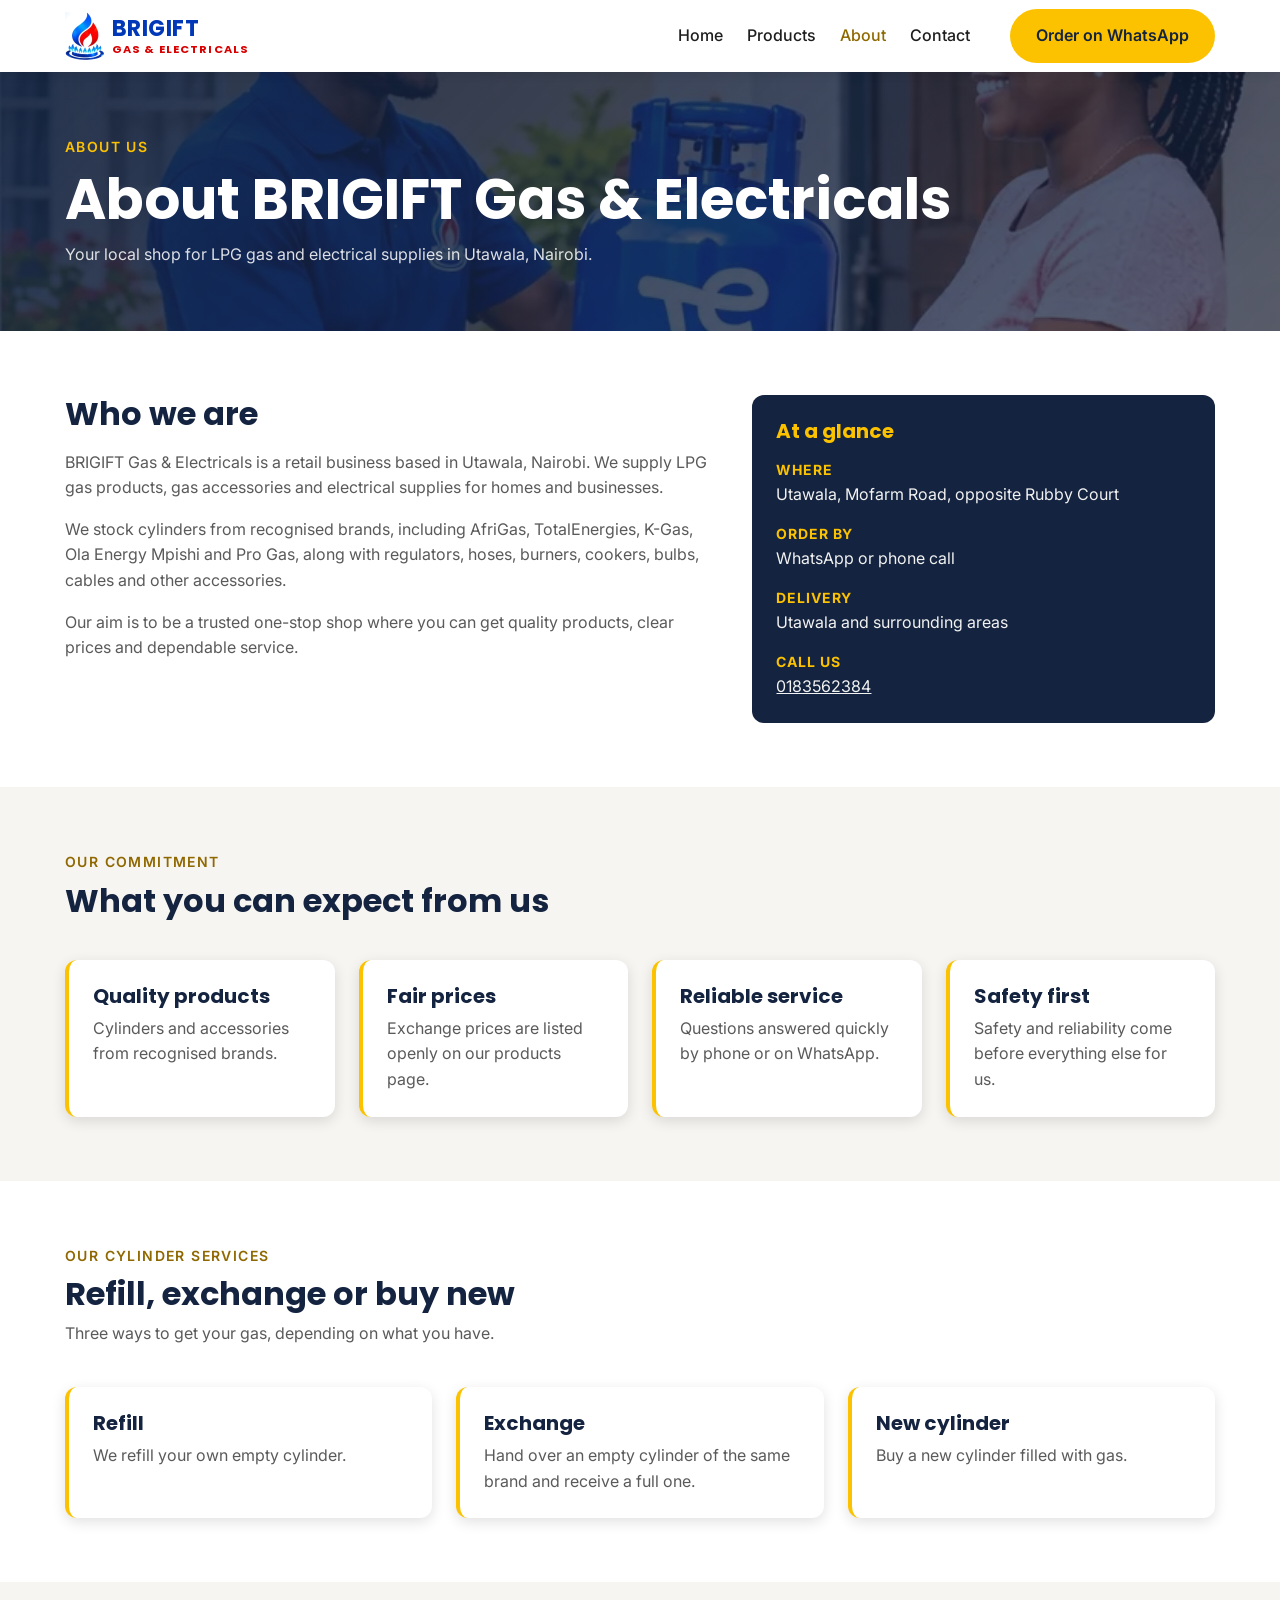
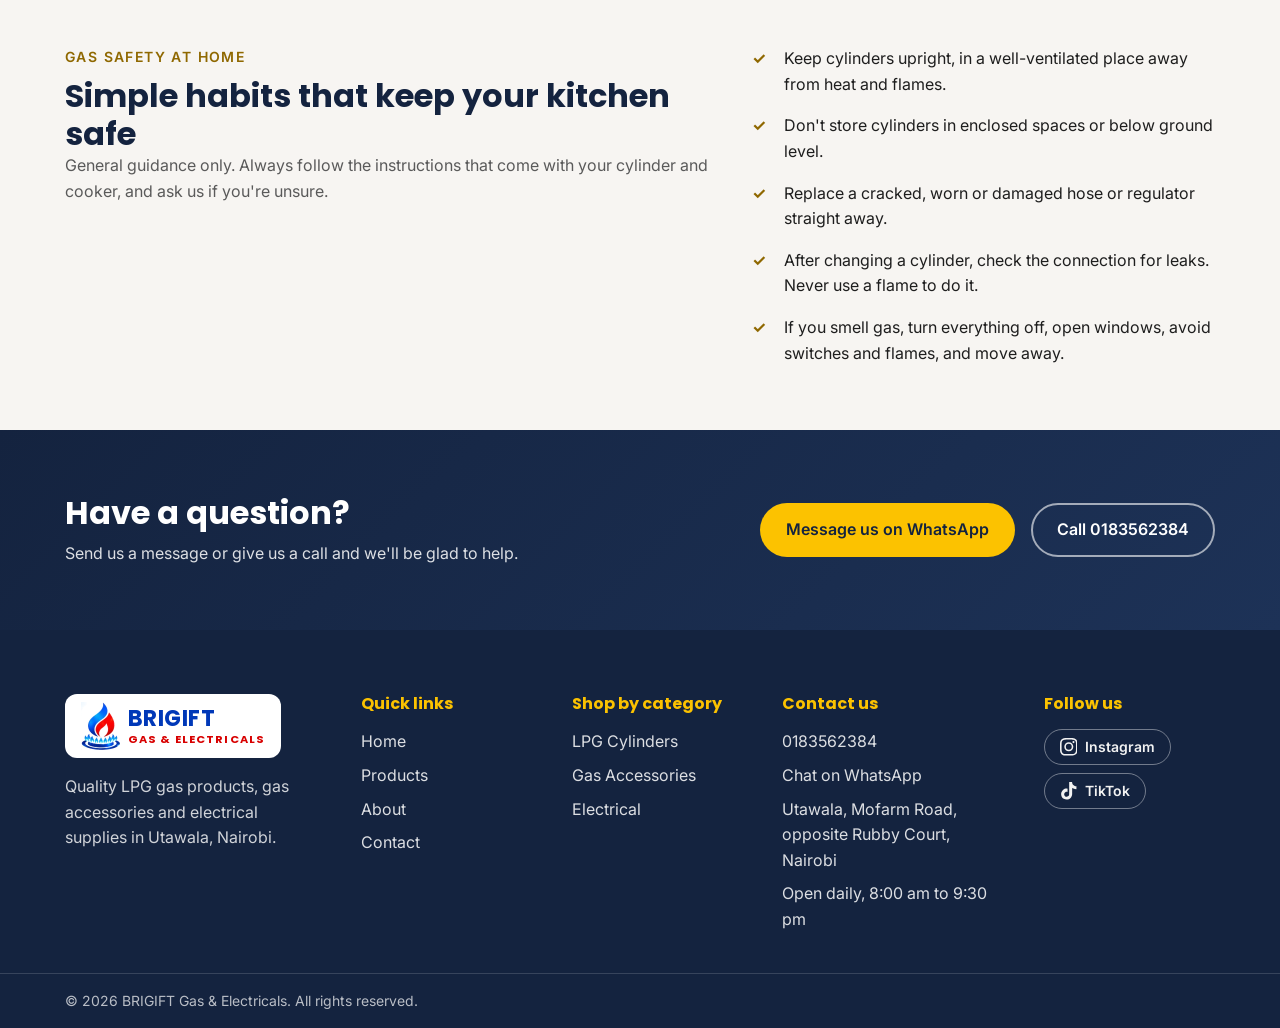
==== about.html @ 650772e2 "initial commit" ====
<!DOCTYPE html>
<html lang="en">
<head>
    <meta charset="UTF-8">
    <meta name="viewport" content="width=device-width, initial-scale=1.0">
    <title>About | BRIGIFT Gas &amp; Electricals</title>
<meta
  name="description"
  content="Learn about BRIGIFT Gas &amp; Electricals, your local shop for LPG gas and electrical supplies in Utawala, Nairobi."
/>
<link rel="icon" href="images/favicon.ico" sizes="any" />
<link rel="icon" type="image/png" sizes="32x32" href="images/favicon-32.png" />
<link rel="apple-touch-icon" href="images/apple-touch-icon.png" />
<meta name="theme-color" content="#14233f" />
    <link rel="preconnect" href="https://fonts.googleapis.com" />
  <link rel="preconnect" href="https://fonts.gstatic.com" crossorigin />
  <link
    href="https://fonts.googleapis.com/css2?family=Inter:wght@400;500;600&family=Poppins:wght@600;700&display=swap"
    rel="stylesheet"
  />
  <link rel="stylesheet" href="css/variables.css" />
  <link rel="stylesheet" href="css/base.css" />
  <link rel="stylesheet" href="css/components.css" />
  <script src="js/main.js" defer></script>
</head>
<body>

    <header class="site-header">
    <div class="container header-inner">

        <a href="index.html" class="logo">
            <img src="images/logo-mark.webp" alt="" class="logo-mark" />
            <span class="logo-text">
                <span class="logo-name">BRIGIFT</span>
                <span class="logo-sub"> Gas &amp; Electricals</span>

            </span>
            
        </a>

        <button class="nav-toggle" aria-label="open menu" aria-expanded="false" aria-controls="nav-menu">
            <span></span>
            <span></span>
            <span></span>

        </button>

        <nav id="nav-menu" class="nav">
            <ul class="nav-list">
                <li><a href="index.html" class="nav-link" >Home</a></li>
                <li><a href="products.html" class="nav-link">Products</a></li>
                <li><a href="about.html" class="nav-link" aria-current="page">About</a></li>
                <li><a href="contact.html" class="nav-link">Contact</a></li>
            </ul>

            <a 
               href="https://wa.me/254183562384?text=Hello%20BRIGIFT%2C%20I%27d%20like%20to%20place%20an%20order."
               class="btn btn--primary"
               target="_blank"
               rel="noopener"
               >
               Order on WhatsApp
            </a>
        </nav>

    </div>
   </header>


   <main>
  <section class="page-header page-header--about">
    <div class="container">
      <p class="section-label">About us</p>
      <h1>About BRIGIFT Gas &amp; Electricals</h1>
      <p class="section-intro">
        Your local shop for LPG gas and electrical supplies in Utawala, Nairobi.
      </p>
    </div>
  </section>

  <section class="section">
    <div class="container about-grid">
      <div class="about-text">
        <h2>Who we are</h2>
        <p>
          BRIGIFT Gas &amp; Electricals is a retail business based in Utawala, Nairobi. We
          supply LPG gas products, gas accessories and electrical supplies for homes and
          businesses.
        </p>
        <p>
          We stock cylinders from recognised brands, including AfriGas, TotalEnergies,
          K-Gas, Ola Energy Mpishi and Pro Gas, along with regulators, hoses, burners,
          cookers, bulbs, cables and other accessories.
        </p>
        <p>
          Our aim is to be a trusted one-stop shop where you can get quality products,
          clear prices and dependable service.
        </p>
        <!-- TODO: add the owner's own story here (when the shop started, what she is
             proud of) once she sends it. Do not invent history. -->
      </div>

      <aside class="about-card">
        <h3>At a glance</h3>
        <ul class="about-facts">
          <li><strong>Where</strong> Utawala, Mofarm Road, opposite Rubby Court</li>
          <li><strong>Order by</strong> WhatsApp or phone call</li>
          <li><strong>Delivery</strong> Utawala and surrounding areas</li>
          <li><strong>Call us</strong> <a href="tel:+254183562384">0183562384</a></li>
        </ul>
      </aside>
    </div>
  </section>

  <section class="section section--alt">
    <div class="container">
      <div class="section-header">
        <p class="section-label">Our commitment</p>
        <h2>What you can expect from us</h2>
      </div>

      <div class="benefits">
        <div class="benefit">
          <h3>Quality products</h3>
          <p>Cylinders and accessories from recognised brands.</p>
        </div>
        <div class="benefit">
          <h3>Fair prices</h3>
          <p>Exchange prices are listed openly on our products page.</p>
        </div>
        <div class="benefit">
          <h3>Reliable service</h3>
          <p>Questions answered quickly by phone or on WhatsApp.</p>
        </div>
        <div class="benefit">
          <h3>Safety first</h3>
          <p>Safety and reliability come before everything else for us.</p>
        </div>
      </div>
    </div>
  </section>

  <section class="section">
    <div class="container">
      <div class="section-header">
        <p class="section-label">Our cylinder services</p>
        <h2>Refill, exchange or buy new</h2>
        <p class="section-intro">Three ways to get your gas, depending on what you have.</p>
      </div>

      <div class="benefits benefits--three">
        <div class="benefit">
          <h3>Refill</h3>
          <p>We refill your own empty cylinder.</p>
        </div>
        <div class="benefit">
          <h3>Exchange</h3>
          <p>Hand over an empty cylinder of the same brand and receive a full one.</p>
        </div>
        <div class="benefit">
          <h3>New cylinder</h3>
          <p>Buy a new cylinder filled with gas.</p>
        </div>
      </div>
    </div>
  </section>

  <section class="section section--alt">
    <div class="container about-grid">
      <div>
        <p class="section-label">Gas safety at home</p>
        <h2>Simple habits that keep your kitchen safe</h2>
        <p class="section-intro">
          General guidance only. Always follow the instructions that come with your
          cylinder and cooker, and ask us if you're unsure.
        </p>
      </div>

      <ul class="tips">
        <li>Keep cylinders upright, in a well-ventilated place away from heat and flames.</li>
        <li>Don't store cylinders in enclosed spaces or below ground level.</li>
        <li>Replace a cracked, worn or damaged hose or regulator straight away.</li>
        <li>After changing a cylinder, check the connection for leaks. Never use a flame to do it.</li>
        <li>If you smell gas, turn everything off, open windows, avoid switches and flames, and move away.</li>
      </ul>
    </div>
  </section>

  <section class="cta">
    <div class="container cta-inner">
      <div>
        <h2>Have a question?</h2>
        <p>Send us a message or give us a call and we'll be glad to help.</p>
      </div>
      <div class="cta-actions">
        <a
          href="https://wa.me/254183562384?text=Hello%20BRIGIFT%2C%20I%20have%20a%20question."
          class="btn btn--primary"
          target="_blank"
          rel="noopener"
        >
          Message us on WhatsApp
        </a>
        <a href="tel:+254183562384" class="btn btn--outline">Call 0183562384</a>
      </div>
    </div>
  </section>
</main>


   <footer class="site-footer">
  <div class="container footer-grid">
    <div class="footer-brand">
      <a href="index.html" class="logo footer-logo">
        <img src="images/logo-mark.webp" alt="" class="logo-mark" />
        <span class="logo-text">
          <span class="logo-name">BRIGIFT</span>
          <span class="logo-sub">Gas &amp; Electricals</span>
        </span>
      </a>
      <p>
        Quality LPG gas products, gas accessories and electrical supplies in Utawala,
        Nairobi.
      </p>
    </div>

    <div>
      <h3>Quick links</h3>
      <ul class="footer-list">
        <li><a href="index.html">Home</a></li>
        <li><a href="products.html">Products</a></li>
        <li><a href="about.html">About</a></li>
        <li><a href="contact.html">Contact</a></li>
      </ul>
    </div>

    <div>
      <h3>Shop by category</h3>
      <ul class="footer-list">
        <li><a href="products.html?category=lpg">LPG Cylinders</a></li>
        <li><a href="products.html?category=accessories">Gas Accessories</a></li>
        <li><a href="products.html?category=electrical">Electrical</a></li>
      </ul>
    </div>

    <div>
      <h3>Contact us</h3>
      <ul class="footer-list">
        <li><a href="tel:+254183562384">0183562384</a></li>
        <li>
          <a
            href="https://wa.me/254183562384?text=Hello%20BRIGIFT%2C%20I%27d%20like%20to%20place%20an%20order."
            target="_blank"
            rel="noopener"
            >Chat on WhatsApp</a
          >
        </li>
        <li>Utawala, Mofarm Road, opposite Rubby Court, Nairobi</li>
        <li>Open daily, 8:00 am to 9:30 pm</li>
      </ul>
    </div>

    <div>
        <h3 class="footer-follow">Follow us</h3>
      <ul class="footer-social">
  <li>
    <a href="https://www.instagram.com/brigift_gas_electrical?psln=MWh5bHI4MDJuZjZ5Mg==" target="_blank" rel="noopener noreferrer">
      <svg class="social-icon" viewBox="0 0 24 24" aria-hidden="true" focusable="false">
        <path d="M7.0301.084c-1.2768.0602-2.1487.264-2.911.5634-.7888.3075-1.4575.72-2.1228 1.3877-.6652.6677-1.075 1.3368-1.3802 2.127-.2954.7638-.4956 1.6365-.552 2.914-.0564 1.2775-.0689 1.6882-.0626 4.947.0062 3.2586.0206 3.6671.0825 4.9473.061 1.2765.264 2.1482.5635 2.9107.308.7889.72 1.4573 1.388 2.1228.6679.6655 1.3365 1.0743 2.1285 1.38.7632.295 1.6361.4961 2.9134.552 1.2773.056 1.6884.069 4.9462.0627 3.2578-.0062 3.668-.0207 4.9478-.0814 1.28-.0607 2.147-.2652 2.9098-.5633.7889-.3086 1.4578-.72 2.1228-1.3881.665-.6682 1.0745-1.3378 1.3795-2.1284.2957-.7632.4966-1.636.552-2.9124.056-1.2809.0692-1.6898.063-4.948-.0063-3.2583-.021-3.6668-.0817-4.9465-.0607-1.2797-.264-2.1487-.5633-2.9117-.3084-.7889-.72-1.4568-1.3876-2.1228C21.2982 1.33 20.628.9208 19.8378.6165 19.074.321 18.2017.1197 16.9244.0645 15.6471.0093 15.236-.005 11.977.0014 8.718.0076 8.31.0215 7.0301.0839m.1402 21.6932c-1.17-.0509-1.8053-.2453-2.2287-.408-.5606-.216-.96-.4771-1.3819-.895-.422-.4178-.6811-.8186-.9-1.378-.1644-.4234-.3624-1.058-.4171-2.228-.0595-1.2645-.072-1.6442-.079-4.848-.007-3.2037.0053-3.583.0607-4.848.05-1.169.2456-1.805.408-2.2282.216-.5613.4762-.96.895-1.3816.4188-.4217.8184-.6814 1.3783-.9003.423-.1651 1.0575-.3614 2.227-.4171 1.2655-.06 1.6447-.072 4.848-.079 3.2033-.007 3.5835.005 4.8495.0608 1.169.0508 1.8053.2445 2.228.408.5608.216.96.4754 1.3816.895.4217.4194.6816.8176.9005 1.3787.1653.4217.3617 1.056.4169 2.2263.0602 1.2655.0739 1.645.0796 4.848.0058 3.203-.0055 3.5834-.061 4.848-.051 1.17-.245 1.8055-.408 2.2294-.216.5604-.4763.96-.8954 1.3814-.419.4215-.8181.6811-1.3783.9-.4224.1649-1.0577.3617-2.2262.4174-1.2656.0595-1.6448.072-4.8493.079-3.2045.007-3.5825-.006-4.848-.0608M16.953 5.5864A1.44 1.44 0 1 0 18.39 4.144a1.44 1.44 0 0 0-1.437 1.4424M5.8385 12.012c.0067 3.4032 2.7706 6.1557 6.173 6.1493 3.4026-.0065 6.157-2.7701 6.1506-6.1733-.0065-3.4032-2.771-6.1565-6.174-6.1498-3.403.0067-6.156 2.771-6.1496 6.1738M8 12.0077a4 4 0 1 1 4.008 3.9921A3.9996 3.9996 0 0 1 8 12.0077" />
      </svg>
      <span>Instagram</span>
    </a>
  </li>
  <li>
     
<a href="https://www.tiktok.com/@brigiftgassupplies01" target="_blank" rel="noopener noreferrer">
      <svg class="social-icon" viewBox="0 0 24 24" aria-hidden="true" focusable="false">
        <path d="M12.525.02c1.31-.02 2.61-.01 3.91-.02.08 1.53.63 3.09 1.75 4.17 1.12 1.11 2.7 1.62 4.24 1.79v4.03c-1.44-.05-2.89-.35-4.2-.97-.57-.26-1.1-.59-1.62-.93-.01 2.92.01 5.84-.02 8.75-.08 1.4-.54 2.79-1.35 3.94-1.31 1.92-3.58 3.17-5.91 3.21-1.43.08-2.86-.31-4.08-1.03-2.02-1.19-3.44-3.37-3.65-5.71-.02-.5-.03-1-.01-1.49.18-1.9 1.12-3.72 2.58-4.96 1.66-1.44 3.98-2.13 6.15-1.72.02 1.48-.04 2.96-.04 4.44-.99-.32-2.15-.23-3.02.37-.63.41-1.11 1.04-1.36 1.75-.21.51-.15 1.07-.14 1.61.24 1.64 1.82 3.02 3.5 2.87 1.12-.01 2.19-.66 2.77-1.61.19-.33.4-.67.41-1.06.1-1.79.06-3.57.07-5.36.01-4.03-.01-8.05.02-12.07z" />
      </svg>
      <span>TikTok</span>
    </a>
  </li>
</ul>

    </div>
  </div>

  <div class="footer-bottom">
    <div class="container">
      <p>&copy; <span id="year">2026</span> BRIGIFT Gas &amp; Electricals. All rights reserved.</p>
    </div>
  </div>
</footer>

    
</body>
</html>
---- css/variables.css ----
:root{
    /* brand colors - navy + yellow*/
   --color-navy: #14233f;
  --color-navy-light: #1d3257;
  --color-yellow: #fcc200;
  --color-yellow-dark: #e0ad00;
   --color-yellow-text: #8f6800;
  --color-red: #c62828;
  --color-red-dark: #8e0000;
  --color-gold: #c9a227;

    /*neutrals*/
 --color-black: #111111;
  --color-white: #ffffff;
  --color-offwhite: #f7f5f2;
  --color-border: #e3e0da;
  /*Text*/
   --color-text: #1e1e1e;
  --color-text-muted: #5a5a5a;
  --color-text-on-dark: #f2f2f2;

  /*Typograaphy*/
  --font-heading: "Poppins", system-ui, sans-serif;
  --font-body: "Inter", system-ui, sans-serif;

  --text-sm: 0.875rem;
  --text-base: 1rem;
  --text-lg: 1.25rem;
  --text-xl: clamp(1.5rem, 1.2rem + 1.5vw, 2rem);
  --text-hero: clamp(2rem, 1.4rem + 3vw, 3.5rem);

  /*spacing scale*/
  --space-1: 0.25rem;
  --space-2: 0.5rem;
  --space-3: 1rem;
  --space-4: 1.5rem;
  --space-5: 2.5rem;
  --space-6: 4rem;

  /*shadow shape layout*/
   --radius: 12px;
  --radius-pill: 999px;
  --shadow: 0 4px 14px rgba(0, 0, 0, 0.12);
  --container: 1150px;
  --transition: 0.2s ease;

  /*logo colors*/
--color-logo-blue: #0038b8;
  --color-logo-red: #d80000;
}
---- css/base.css ----
/*Reset*/ 
*,
*::before,
*::after{
    box-sizing: border-box;
}

*{
    margin: 0;
}

/*html and body*/
html{
    scroll-behavior: smooth;
    -webkit-text-size-adjust: 100%;

}
body{
    display: flex;
    flex-direction: column;
    min-height: 100vh;
    font-family: var(--font-body);
    font-size: var(--text-base);
    line-height: 1.6;
    color: var(--color-text);
    background: var(--color-white);
    --webkit-font-smoothing: antialiased;

}

main {
  flex: 1;
}


/*media and form elements*/
img,
picture,
svg{
    display: block;
    max-width: 100%;
    height: auto;

}

input,
button,
textarea,
select{
    font: inherit;
}


/*Typography*/
h1,
h2,
h3,
h4{
    font-family: var(--font-heading);
    line-height: 1.2;
    color: var(--color-navy);
}

h1{font-size: var(--text-hero);}
h2{font-size: var(--text-xl);}
h3{font-size: var(--text-lg);}

a{
    color: inherit;
    text-decoration: none;

}

ul{
    list-style: none;
    padding: 0;
}


/*layout managers*/
.container{
    width: min(100% - 2rem, var(--container));
    margin-inline: auto;

}

.section{
    padding-block: var(--space-6);

}

.section--alt{
    background: var(--color-offwhite);
}


/*Accessibility*/
:focus-visible{
    outline: 3px solid var(--color-yellow);
    outline-offset: 3px;
}
@media(prefers-reduced-motion: reduce ){
    html{
        scroll-behavior: auto;
    }
}
---- css/components.css ----
/*  Buttons  */
.btn {
  display: inline-flex;
  align-items: center;
  justify-content: center;
  gap: var(--space-2);
  padding: 0.75rem 1.5rem;
  border: 2px solid transparent;
  border-radius: var(--radius-pill);
  font-weight: 600;
  cursor: pointer;
  transition: background var(--transition), transform var(--transition);
}
 
.btn--primary {
  background: var(--color-yellow);
  color: var(--color-navy);
}
 
.btn--primary:hover {
  background: var(--color-yellow-dark);
  transform: translateY(-2px);
}
 
.btn--outline {
  border-color: rgba(255, 255, 255, 0.6);
  color: var(--color-white);
}
 
.btn--outline:hover {
  background: var(--color-white);
  color: var(--color-black);
}
 
/*  Header  */
.site-header {
  position: sticky;
  top: 0;
  z-index: 100;
  background: var(--color-white);
  box-shadow: 0 2px 10px rgba(0, 0, 0, 0.08);
}
 
.header-inner {
  display: flex;
  align-items: center;
  justify-content: space-between;
  min-height: 72px;
}
 
.logo {
  display: flex;
  align-items: center;
  gap: var(--space-2);
}
 
.logo-mark {
  height: 48px;
  width: auto;
}
 
.logo-text {
  display: flex;
  flex-direction: column;
  line-height: 1;
}
 
.logo-name {
  font-family: var(--font-heading);
  font-size: 1.4rem;
  font-weight: 700;
  letter-spacing: 0.02em;
  color: var(--color-logo-blue);
}
 
.logo-sub {
  margin-top: 4px;
  font-family: var(--font-heading);
  font-size: 0.7rem;
  font-weight: 700;
  letter-spacing: 0.1em;
  text-transform: uppercase;
  color: var(--color-logo-red);
}
 
/*  Navigation (mobile)  */
.nav-toggle {
  display: flex;
  flex-direction: column;
  gap: 5px;
  padding: var(--space-2);
  background: none;
  border: 0;
  cursor: pointer;
}
 
.nav-toggle span {
  width: 26px;
  height: 3px;
  background: var(--color-black);
  border-radius: 2px;
}
 
.nav {
  position: absolute;
  top: 100%;
  left: 0;
  right: 0;
  display: none;
  flex-direction: column;
  gap: var(--space-4);
  padding: var(--space-4);
  background: var(--color-white);
  border-top: 1px solid var(--color-border);
  box-shadow: 0 8px 14px rgba(0, 0, 0, 0.08);
}
 
.nav.is-open {
  display: flex;
}
 
.nav-list {
  display: flex;
  flex-direction: column;
  gap: var(--space-2);
}
 
.nav-link {
  display: block;
  padding-block: var(--space-2);
  font-weight: 500;
  transition: color var(--transition);
}
 
.nav-link:hover,
.nav-link[aria-current="page"] {
  color: var(--color-yellow-text);
}
 
/*  Hero  */
.hero {
  padding-block: var(--space-6);
  background: linear-gradient(135deg, var(--color-navy) 0%, var(--color-navy-light) 100%);
  color: var(--color-text-on-dark);
}
 
.hero-content {
  max-width: 640px;
}
 
.hero-badge {
  display: inline-block;
  margin-bottom: var(--space-4);
  padding: 0.4rem 1rem;
  border: 1px solid var(--color-yellow);
  border-radius: var(--radius-pill);
  background: rgba(252, 194, 0, 0.12);
  font-size: var(--text-sm);
  font-weight: 600;
  color: var(--color-yellow);
}
 
.hero-title {
  margin-bottom: var(--space-3);
  color: var(--color-white);
}
 
.hero-title span {
  display: block;
  color: var(--color-yellow);
}
 
.hero-text {
  margin-bottom: var(--space-4);
  font-size: var(--text-lg);
  color: rgba(255, 255, 255, 0.85);
}
 
.hero-actions {
  display: flex;
  flex-wrap: wrap;
  gap: var(--space-3);
  margin-bottom: var(--space-5);
}
 
.hero-points {
  display: grid;
  grid-template-columns: 1fr;
  gap: var(--space-3);
}
 
.hero-points li {
  padding: var(--space-3) var(--space-4);
  border: 1px solid rgba(255, 255, 255, 0.18);
  border-radius: var(--radius);
  background: rgba(255, 255, 255, 0.06);
}
 
.hero-points strong {
  display: block;
  color: var(--color-yellow);
}
 
.hero-points span {
  font-size: var(--text-sm);
  color: rgba(255, 255, 255, 0.8);
}
 
@media (min-width: 700px) {
  .hero-points {
    grid-template-columns: repeat(3, 1fr);
  }
}
 
/*  Section header  */
.section-header {
  max-width: 620px;
  margin-bottom: var(--space-5);
}
 
.section-label {
  margin-bottom: var(--space-2);
  font-size: var(--text-sm);
  font-weight: 600;
  letter-spacing: 0.1em;
  text-transform: uppercase;
  color: var(--color-yellow-text);
}
 
.section-header h2 {
  margin-bottom: var(--space-2);
}
 
.section-intro {
  color: var(--color-text-muted);
}
 
/*  Category cards  */
.category-grid {
  display: grid;
  grid-template-columns: 1fr;
  gap: var(--space-4);
}
 
.category-card {
  display: flex;
  flex-direction: column;
  gap: var(--space-2);
  padding: var(--space-4);
  border: 1px solid var(--color-border);
  border-top: 4px solid var(--color-gold);
  border-radius: var(--radius);
  background: var(--color-white);
  box-shadow: var(--shadow);
  transition: transform var(--transition), border-color var(--transition);
}
 
.category-card:hover {
  transform: translateY(-4px);
  border-top-color: var(--color-navy);
}
 
.category-icon {
  display: grid;
  place-items: center;
  width: 56px;
  height: 56px;
  border-radius: var(--radius);
  background: var(--color-navy);
  font-size: 1.75rem;
}
 
.category-card p {
  color: var(--color-text-muted);
}
 
.category-link {
  margin-top: auto;
  padding-top: var(--space-2);
  font-weight: 600;
  color: var(--color-red);
  transition: color var(--transition);
}
 
.category-card:hover .category-link {
  color: var(--color-red-dark);
}
 
@media (min-width: 700px) {
  .category-grid {
    grid-template-columns: repeat(3, 1fr);
  }
}
 
/*  Page header (inner-page banners)  */
.page-header {
  padding-block: var(--space-6);
  background: linear-gradient(135deg, var(--color-navy) 0%, var(--color-navy-light) 100%);
}
 
.page-header h1 {
  margin-bottom: var(--space-2);
  color: var(--color-white);
}
 
.page-header .section-label {
  color: var(--color-yellow);
}
 
.page-header .section-intro {
  color: rgba(255, 255, 255, 0.85);
}
 
/*  Background images 
   These MUST stay below .hero and .page-header, because they
   override those rules' background. */
.hero--home {
  background:
    linear-gradient(135deg, rgba(20, 35, 63, 0.92) 0%, rgba(20, 35, 63, 0.7) 100%),
    url("../images/backgrounds/home.webp") center / cover no-repeat var(--color-navy);
}
 
.page-header--products {
  background:
    linear-gradient(135deg, rgba(20, 35, 63, 0.92) 0%, rgba(20, 35, 63, 0.7) 100%),
    url("../images/backgrounds/products.webp") center / cover no-repeat var(--color-navy);
}
 
.page-header--about {
  background:
    linear-gradient(135deg, rgba(20, 35, 63, 0.92) 0%, rgba(20, 35, 63, 0.7) 100%),
    url("../images/backgrounds/about.webp") center / cover no-repeat var(--color-navy);
}
 
.page-header--contact {
  background:
    linear-gradient(135deg, rgba(20, 35, 63, 0.92) 0%, rgba(20, 35, 63, 0.7) 100%),
    url("../images/backgrounds/contact.webp") center / cover no-repeat var(--color-navy);
}
 
/*  Product grid and cards  */
.price-note {
  margin-bottom: var(--space-4);
  padding: var(--space-3) var(--space-4);
  border-left: 4px solid var(--color-yellow);
  border-radius: var(--radius);
  background: var(--color-white);
  font-size: var(--text-sm);
  color: var(--color-text-muted);
}
 
.product-grid {
  display: grid;
  grid-template-columns: 1fr;
  gap: var(--space-4);
}
 
.product-card {
  display: flex;
  flex-direction: column;
  overflow: hidden;
  border: 1px solid var(--color-border);
  border-radius: var(--radius);
  background: var(--color-white);
  box-shadow: var(--shadow);
}
 
.product-image {
  display: grid;
  place-items: center;
  aspect-ratio: 4 / 3;
  overflow: hidden;
  background: var(--color-navy);
  font-size: 3rem;
}
 
.product-image.has-photo {
  display: block;
  background: var(--color-white);
  border-bottom: 1px solid var(--color-border);
}
 
.product-image img {
  display: block;
  width: 100%;
  height: 100%;
  object-fit: contain;
}
 
.product-body {
  display: flex;
  flex: 1;
  flex-direction: column;
  gap: var(--space-2);
  padding: var(--space-4);
}
 
.product-category {
  font-size: var(--text-sm);
  font-weight: 600;
  letter-spacing: 0.08em;
  text-transform: uppercase;
  color: var(--color-yellow-text);
}
 
.product-desc {
  font-size: var(--text-sm);
  color: var(--color-text-muted);
}
 
/* price block: sits at the bottom of the card */
.price-area {
  display: flex;
  flex-direction: column;
  gap: var(--space-2);
  margin-top: auto;
  padding-top: var(--space-2);
}
 
.product-price {
  font-family: var(--font-heading);
  font-size: var(--text-lg);
  font-weight: 700;
  color: var(--color-navy);
}
 
.product-price.is-call {
  font-size: var(--text-base);
  color: var(--color-text-muted);
}
 
.price-label {
  display: block;
  font-family: var(--font-body);
  font-size: var(--text-sm);
  font-weight: 500;
  color: var(--color-text-muted);
}
 
/* refill / exchange / new selector (appears when a product has 2+ prices) */
.option-group {
  display: flex;
  flex-wrap: wrap;
  gap: var(--space-2);
}
 
.option-btn {
  padding: 0.35rem 0.9rem;
  border: 1px solid var(--color-border);
  border-radius: var(--radius-pill);
  background: var(--color-white);
  font-size: var(--text-sm);
  font-weight: 600;
  color: var(--color-navy);
  cursor: pointer;
  transition: background var(--transition), border-color var(--transition), color var(--transition);
}
 
.option-btn:hover {
  border-color: var(--color-navy);
}
 
.option-btn.is-active {
  border-color: var(--color-navy);
  background: var(--color-navy);
  color: var(--color-white);
}
 
.product-card .btn {
  width: 100%;
}
 
.products-error {
  grid-column: 1 / -1;
}
 
@media (min-width: 600px) {
  .product-grid {
    grid-template-columns: repeat(2, 1fr);
  }
}
 
@media (min-width: 900px) {
  .product-grid {
    grid-template-columns: repeat(3, 1fr);
  }
}
 
/*  Filters  */
.filter-bar {
  display: flex;
  flex-wrap: wrap;
  gap: var(--space-2);
  margin-bottom: var(--space-3);
}
 
.filter-btn {
  padding: 0.5rem 1.1rem;
  border: 1px solid var(--color-border);
  border-radius: var(--radius-pill);
  background: var(--color-white);
  font-weight: 600;
  color: var(--color-navy);
  cursor: pointer;
  transition: background var(--transition), border-color var(--transition), color var(--transition);
}
 
.filter-btn:hover {
  border-color: var(--color-navy);
}
 
.filter-btn.is-active {
  border-color: var(--color-navy);
  background: var(--color-navy);
  color: var(--color-white);
}
 
.result-count {
  margin-bottom: var(--space-4);
  font-size: var(--text-sm);
  color: var(--color-text-muted);
}
 
/*  How to order steps */
.steps {
  display: grid;
  grid-template-columns: 1fr;
  gap: var(--space-4);
  padding: 0;
  list-style: none;
}
 
.step {
  padding: var(--space-4);
  border: 1px solid var(--color-border);
  border-radius: var(--radius);
  background: var(--color-white);
}
 
.step-number {
  display: grid;
  place-items: center;
  width: 44px;
  height: 44px;
  margin-bottom: var(--space-3);
  border-radius: 50%;
  background: var(--color-navy);
  font-family: var(--font-heading);
  font-weight: 700;
  color: var(--color-yellow);
}
 
.step h3 {
  margin-bottom: var(--space-2);
}
 
.step p {
  color: var(--color-text-muted);
}
 
/*  Benefits  */
.benefits {
  display: grid;
  grid-template-columns: 1fr;
  gap: var(--space-4);
}
 
.benefit {
  padding: var(--space-4);
  border-left: 4px solid var(--color-yellow);
  border-radius: var(--radius);
  background: var(--color-white);
  box-shadow: var(--shadow);
}
 
.benefit h3 {
  margin-bottom: var(--space-2);
}
 
.benefit p {
  color: var(--color-text-muted);
}
 
/*  Call to action banner  */
.cta {
  padding-block: var(--space-6);
  background: linear-gradient(135deg, var(--color-navy) 0%, var(--color-navy-light) 100%);
  color: var(--color-text-on-dark);
}
 
.cta-inner {
  display: flex;
  flex-direction: column;
  gap: var(--space-4);
}
 
.cta h2 {
  margin-bottom: var(--space-2);
  color: var(--color-white);
}
 
.cta p {
  color: rgba(255, 255, 255, 0.85);
}
 
.cta-actions {
  display: flex;
  flex-wrap: wrap;
  gap: var(--space-3);
}
 
.cta-inner > div:first-child {
  flex: 1 1 320px;
}
 
@media (min-width: 600px) {
  .steps,
  .benefits {
    grid-template-columns: repeat(2, 1fr);
  }
}
 
@media (min-width: 900px) {
  .steps,
  .benefits {
    grid-template-columns: repeat(4, 1fr);
  }
 
  .cta-inner {
    flex-direction: row;
    flex-wrap: wrap;
    align-items: center;
    justify-content: space-between;
  }
}
 
/* - Footer */
.site-footer {
  padding-top: var(--space-6);
  background: var(--color-navy);
  color: var(--color-text-on-dark);
}
 
.footer-grid {
  display: grid;
  grid-template-columns: 1fr;
  gap: var(--space-5);
  padding-bottom: var(--space-5);
}
 
.footer-logo {
  display: inline-flex;
  margin-bottom: var(--space-3);
  padding: var(--space-2) var(--space-3);
  border-radius: var(--radius);
  background: var(--color-white);
}
 
.footer-brand p {
  max-width: 34ch;
  color: rgba(255, 255, 255, 0.8);
}
 
.site-footer h3 {
  margin-bottom: var(--space-3);
  font-size: var(--text-base);
  color: var(--color-yellow);
}
 
.footer-list {
  display: flex;
  flex-direction: column;
  gap: var(--space-2);
  color: rgba(255, 255, 255, 0.85);
}
 
.footer-list a {
  transition: color var(--transition);
}
 
.footer-list a:hover {
  color: var(--color-yellow);
  text-decoration: underline;
}
 
.footer-bottom {
  padding-block: var(--space-3);
  border-top: 1px solid rgba(255, 255, 255, 0.15);
  font-size: var(--text-sm);
  color: rgba(255, 255, 255, 0.7);
}
 
@media (min-width: 700px) {
  .footer-grid {
    grid-template-columns: repeat(2, 1fr);
  }
}
 
@media (min-width: 1100px) {
  .footer-grid {
    grid-template-columns: 1.5fr 1fr 1fr 1.3fr 1fr;
  }
}
 
/*  Social media links (footer)  */
.footer-social {
  display: flex;
  flex-wrap: wrap;
  gap: var(--space-2);
}
 
.footer-social a {
  display: inline-flex;
  align-items: center;
  gap: 0.5rem;
  padding: 0.35rem 0.9rem;
  border: 1px solid rgba(255, 255, 255, 0.4);
  border-radius: var(--radius-pill);
  font-size: var(--text-sm);
  font-weight: 600;
  transition: background var(--transition), border-color var(--transition), color var(--transition);
}
 
.footer-social a:hover {
  border-color: var(--color-yellow);
  background: var(--color-yellow);
  color: var(--color-navy);
}
 
.social-icon {
  width: 1.1rem;
  height: 1.1rem;
  flex-shrink: 0;
  fill: currentColor;
}
 
/*  About page  */
.about-grid {
  display: grid;
  grid-template-columns: 1fr;
  gap: var(--space-5);
  align-items: start;
}
 
.about-text h2 {
  margin-bottom: var(--space-3);
}
 
.about-text p {
  margin-bottom: var(--space-3);
  color: var(--color-text-muted);
}
 
.about-card {
  padding: var(--space-4);
  border-radius: var(--radius);
  background: var(--color-navy);
  color: var(--color-text-on-dark);
}
 
.about-card h3 {
  margin-bottom: var(--space-3);
  color: var(--color-yellow);
}
 
.about-facts {
  display: flex;
  flex-direction: column;
  gap: var(--space-3);
}
 
.about-facts strong {
  display: block;
  font-size: var(--text-sm);
  letter-spacing: 0.06em;
  text-transform: uppercase;
  color: var(--color-yellow);
}
 
.about-facts a {
  text-decoration: underline;
}
 
.tips {
  display: flex;
  flex-direction: column;
  gap: var(--space-3);
}
 
.tips li {
  position: relative;
  padding-left: 2rem;
  color: var(--color-text);
}
 
.tips li::before {
  content: "✓";
  position: absolute;
  left: 0;
  font-weight: 700;
  color: var(--color-yellow-text);
}
 
@media (min-width: 900px) {
  .about-grid {
    grid-template-columns: 1.4fr 1fr;
  }
 
  .benefits--three {
    grid-template-columns: repeat(3, 1fr);
  }
}
 
/*  Contact page  */
.contact-note {
  margin-top: var(--space-4);
}
 
.map-wrap {
  height: 360px;
  overflow: hidden;
  border: 1px solid var(--color-border);
  border-radius: var(--radius);
  box-shadow: var(--shadow);
}
 
.map-wrap iframe {
  display: block;
  width: 100%;
  height: 100%;
  border: 0;
}
 
.map-placeholder {
  display: flex;
  flex-direction: column;
  align-items: center;
  justify-content: center;
  gap: var(--space-3);
  height: 100%;
  padding: var(--space-4);
  background: var(--color-offwhite);
  text-align: center;
  color: var(--color-text-muted);
}
 
.map-link {
  margin-top: var(--space-4);
}
 
/* Navigation (desktop) 
   Keep this LAST so it overrides the mobile nav rules above. */
@media (min-width: 900px) {
  .nav-toggle {
    display: none;
  }
 
  .nav {
    position: static;
    display: flex;
    flex-direction: row;
    align-items: center;
    gap: var(--space-5);
    padding: 0;
    border: 0;
    box-shadow: none;
  }
 
  .nav-list {
    flex-direction: row;
    gap: var(--space-4);
  }
}
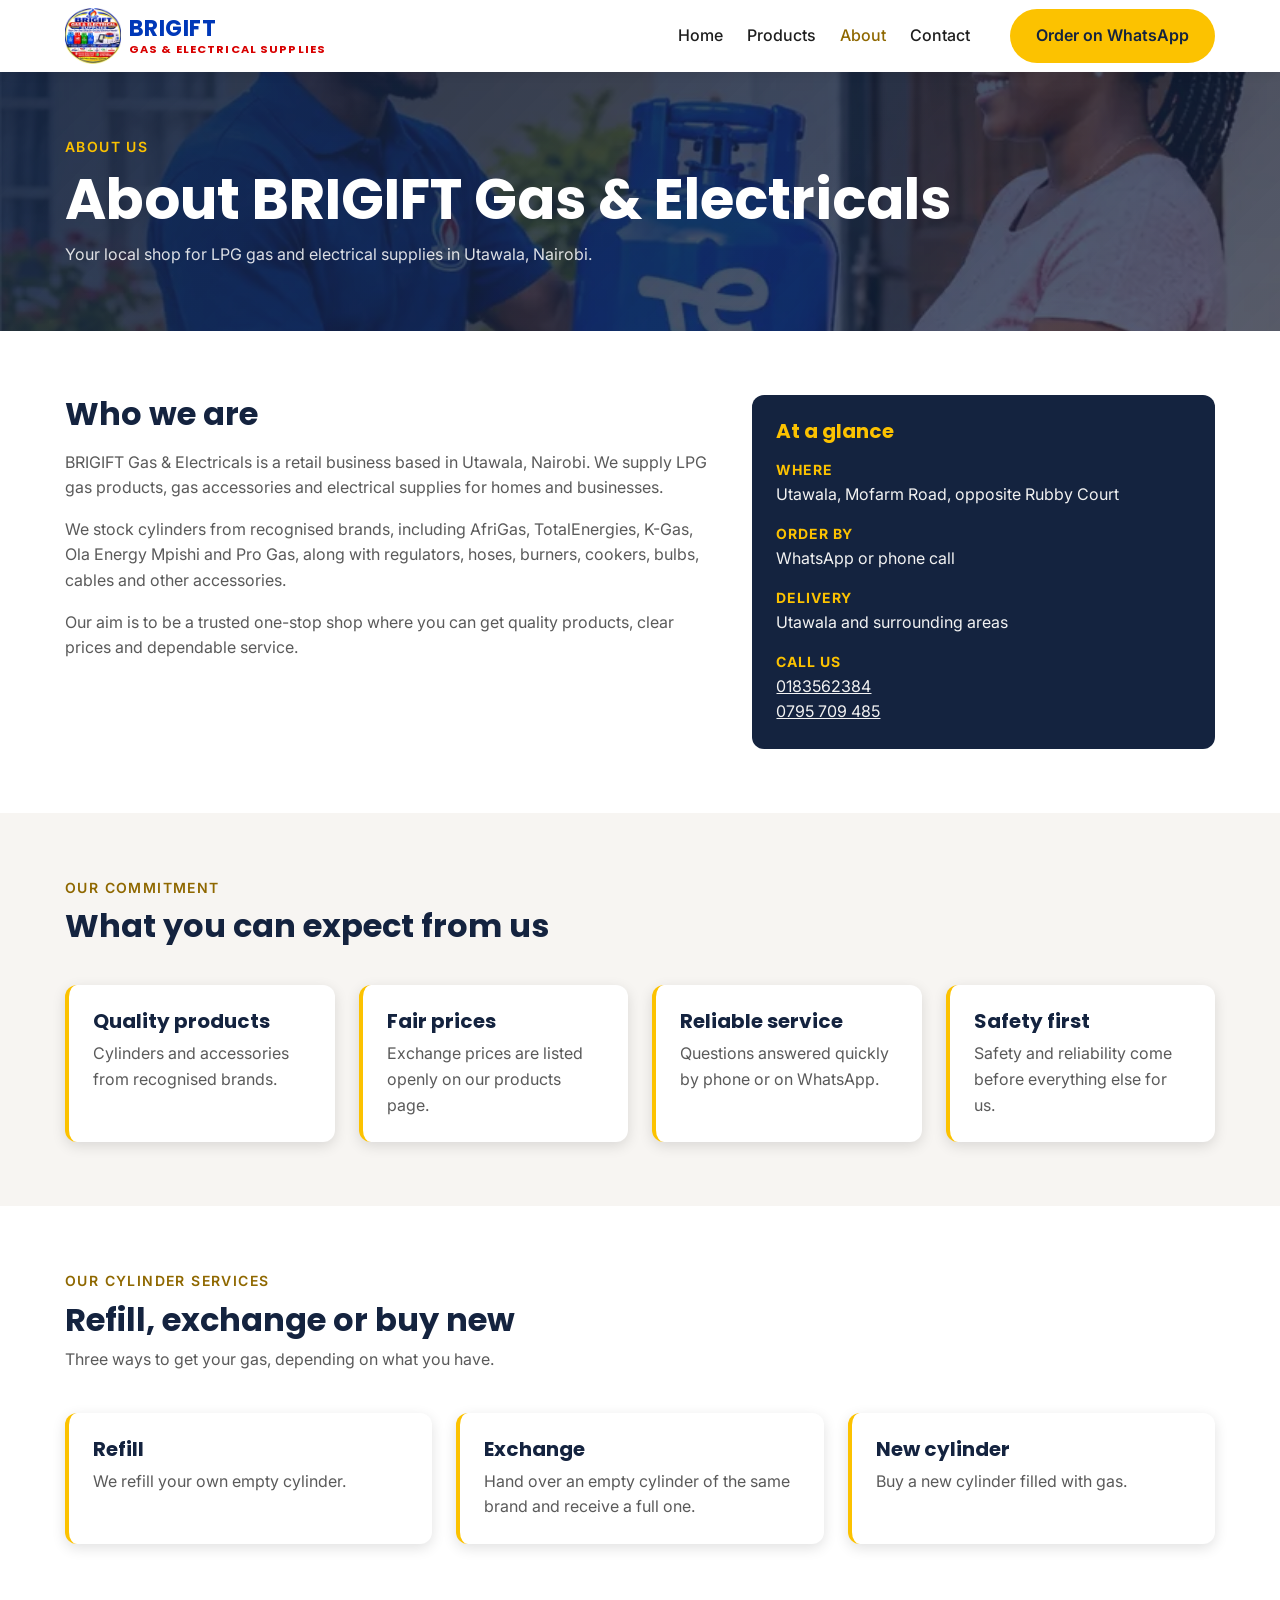
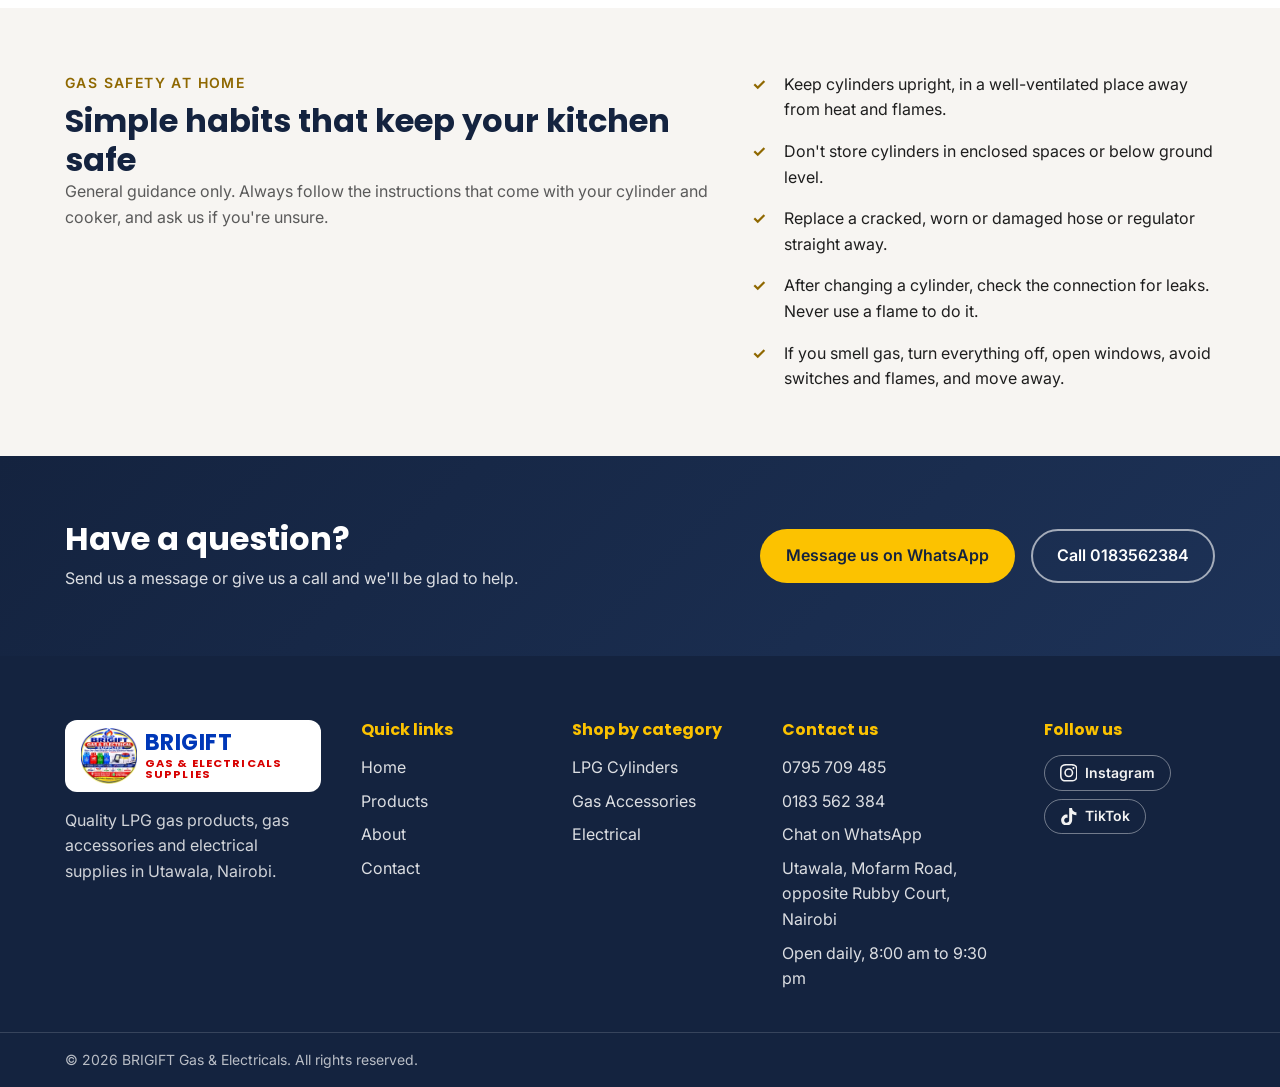
==== commit e33fd372: "initial commiit" ====
--- a/about.html
+++ b/about.html
@@ -29,14 +29,12 @@
     <div class="container header-inner">
 
         <a href="index.html" class="logo">
-            <img src="images/logo-mark.webp" alt="" class="logo-mark" />
-            <span class="logo-text">
-                <span class="logo-name">BRIGIFT</span>
-                <span class="logo-sub"> Gas &amp; Electricals</span>
-
-            </span>
-            
-        </a>
+  <img src="images/logo-128.webp" alt="" class="logo-mark" width="64" height="64" />
+  <span class="logo-text">
+    <span class="logo-name">BRIGIFT</span>
+    <span class="logo-sub">Gas &amp; Electrical Supplies</span>
+  </span>
+</a>
 
         <button class="nav-toggle" aria-label="open menu" aria-expanded="false" aria-controls="nav-menu">
             <span></span>
@@ -54,7 +52,7 @@
             </ul>
 
             <a 
-               href="https://wa.me/254183562384?text=Hello%20BRIGIFT%2C%20I%27d%20like%20to%20place%20an%20order."
+               href="https://wa.me/254795709485?text=Hello%20BRIGIFT%2C%20I%27d%20like%20to%20place%20an%20order."
                class="btn btn--primary"
                target="_blank"
                rel="noopener"
@@ -106,7 +104,10 @@
           <li><strong>Where</strong> Utawala, Mofarm Road, opposite Rubby Court</li>
           <li><strong>Order by</strong> WhatsApp or phone call</li>
           <li><strong>Delivery</strong> Utawala and surrounding areas</li>
-          <li><strong>Call us</strong> <a href="tel:+254183562384">0183562384</a></li>
+          <li><strong>Call us</strong>
+             <a href="tel:+254183562384">0183562384</a> <br> 
+             <a href="tel:+254795709485">0795 709 485</a>
+            </li>
         </ul>
       </aside>
     </div>
@@ -194,7 +195,7 @@
       </div>
       <div class="cta-actions">
         <a
-          href="https://wa.me/254183562384?text=Hello%20BRIGIFT%2C%20I%20have%20a%20question."
+          href="https://wa.me/254795709485?text=Hello%20BRIGIFT%2C%20I%20have%20a%20question."
           class="btn btn--primary"
           target="_blank"
           rel="noopener"
@@ -212,10 +213,10 @@
   <div class="container footer-grid">
     <div class="footer-brand">
       <a href="index.html" class="logo footer-logo">
-        <img src="images/logo-mark.webp" alt="" class="logo-mark" />
+        <img src="images/logo-128.webp" alt="" class="logo-mark" width="64" height="64" />
         <span class="logo-text">
           <span class="logo-name">BRIGIFT</span>
-          <span class="logo-sub">Gas &amp; Electricals</span>
+          <span class="logo-sub">Gas &amp; Electricals supplies </span>
         </span>
       </a>
       <p>
@@ -246,10 +247,11 @@
     <div>
       <h3>Contact us</h3>
       <ul class="footer-list">
-        <li><a href="tel:+254183562384">0183562384</a></li>
+        <li><a href="tel:+254795709485">0795 709 485</a></li>
+        <li><a href="tel:+254183562384">0183 562 384</a></li>
         <li>
           <a
-            href="https://wa.me/254183562384?text=Hello%20BRIGIFT%2C%20I%27d%20like%20to%20place%20an%20order."
+            href="https://wa.me/254795709485?text=Hello%20BRIGIFT%2C%20I%27d%20like%20to%20place%20an%20order."
             target="_blank"
             rel="noopener"
             >Chat on WhatsApp</a
@@ -280,6 +282,7 @@
       <span>TikTok</span>
     </a>
   </li>
+  
 </ul>
 
     </div>
--- a/css/variables.css
+++ b/css/variables.css
@@ -8,6 +8,7 @@
   --color-red: #c62828;
   --color-red-dark: #8e0000;
   --color-gold: #c9a227;
+  
 
     /*neutrals*/
  --color-black: #111111;
--- a/css/components.css
+++ b/css/components.css
@@ -55,8 +55,8 @@
 }
  
 .logo-mark {
-  height: 48px;
-  width: auto;
+  height: 56pxx;
+  width: 56px;
 }
  
 .logo-text {
@@ -211,6 +211,115 @@
     grid-template-columns: repeat(3, 1fr);
   }
 }
+
+/*    shop banner   */
+btn--navy {
+  background: var(--color-navy);
+  color: var(--color-white);
+}
+
+.btn--navy:hover {
+  background: var(--color-navy-light);
+  transform: translateY(-2px);
+}
+
+.btn--outline-dark {
+  border-color: var(--color-navy);
+  color: var(--color-navy);
+}
+
+.btn--outline-dark:hover {
+  background: var(--color-navy);
+  color: var(--color-white);
+}
+
+.shop-banner {
+  padding-block: var(--space-5);
+  background: var(--color-offwhite);
+  border-top: 4px solid var(--color-yellow);
+  border-bottom: 4px solid var(--color-yellow);
+  color: var(--color-navy);
+}
+
+.shop-banner-inner {
+  display: grid;
+  grid-template-columns: 1fr;
+  gap: var(--space-4);
+  align-items: center;
+  justify-items: center;
+  text-align: center;
+}
+
+.shop-banner-logo {
+  width: 160px;
+  height: 160px;
+}
+
+.shop-banner .section-label {
+  color: var(--color-navy);
+}
+
+.shop-banner h2 {
+  margin-bottom: var(--space-2);
+  color: var(--color-navy);
+}
+
+.shop-banner p {
+  color: var(--color-navy);
+}
+
+.shop-badges {
+  display: grid;
+  gap: var(--space-3);
+  margin-block: var(--space-4);
+}
+
+.shop-badge {
+  padding: var(--space-3) var(--space-4);
+  border-radius: var(--radius);
+  background: var(--color-navy);
+  text-align: left;
+  color: var(--color-white);
+}
+
+.shop-badge strong {
+  display: block;
+  color: var(--color-yellow);
+}
+
+.shop-badge span {
+  font-size: var(--text-sm);
+}
+
+.shop-banner-actions {
+  display: flex;
+  flex-wrap: wrap;
+  gap: var(--space-3);
+  justify-content: center;
+}
+
+@media (min-width: 900px) {
+  .shop-banner-inner {
+    grid-template-columns: auto 1fr;
+    gap: var(--space-5);
+    justify-items: start;
+    text-align: left;
+  }
+
+  .shop-banner-logo {
+    width: 200px;
+    height: 200px;
+  }
+
+  .shop-badges {
+    grid-template-columns: repeat(auto-fit, minmax(220px, 1fr));
+  }
+
+  .shop-banner-actions {
+    justify-content: flex-start;
+  }
+}
+
  
 /*  Section header  */
 .section-header {
@@ -464,6 +573,17 @@
   border-color: var(--color-navy);
   background: var(--color-navy);
   color: var(--color-white);
+}
+
+.sheet-link {
+  font-size: var(--text-sm);
+  font-weight: 600;
+  color: var(--color-navy);
+  text-decoration: underline;
+}
+
+.sheet-link:hover {
+  color: var(--color-yellow-text);
 }
  
 .product-card .btn {
@@ -655,6 +775,8 @@
   border-radius: var(--radius);
   background: var(--color-white);
 }
+
+
  
 .footer-brand p {
   max-width: 34ch;
@@ -814,6 +936,20 @@
 /*  Contact page  */
 .contact-note {
   margin-top: var(--space-4);
+}
+
+.contact-numbers {
+  display: flex;
+  flex-direction: column;
+  gap: var(--space-2);
+}
+
+.contact-numbers a {
+  font-family: var(--font-heading);
+  font-size: var(--text-lg);
+  font-weight: 700;
+  color: var(--color-navy);
+  text-decoration: underline;
 }
  
 .map-wrap {
